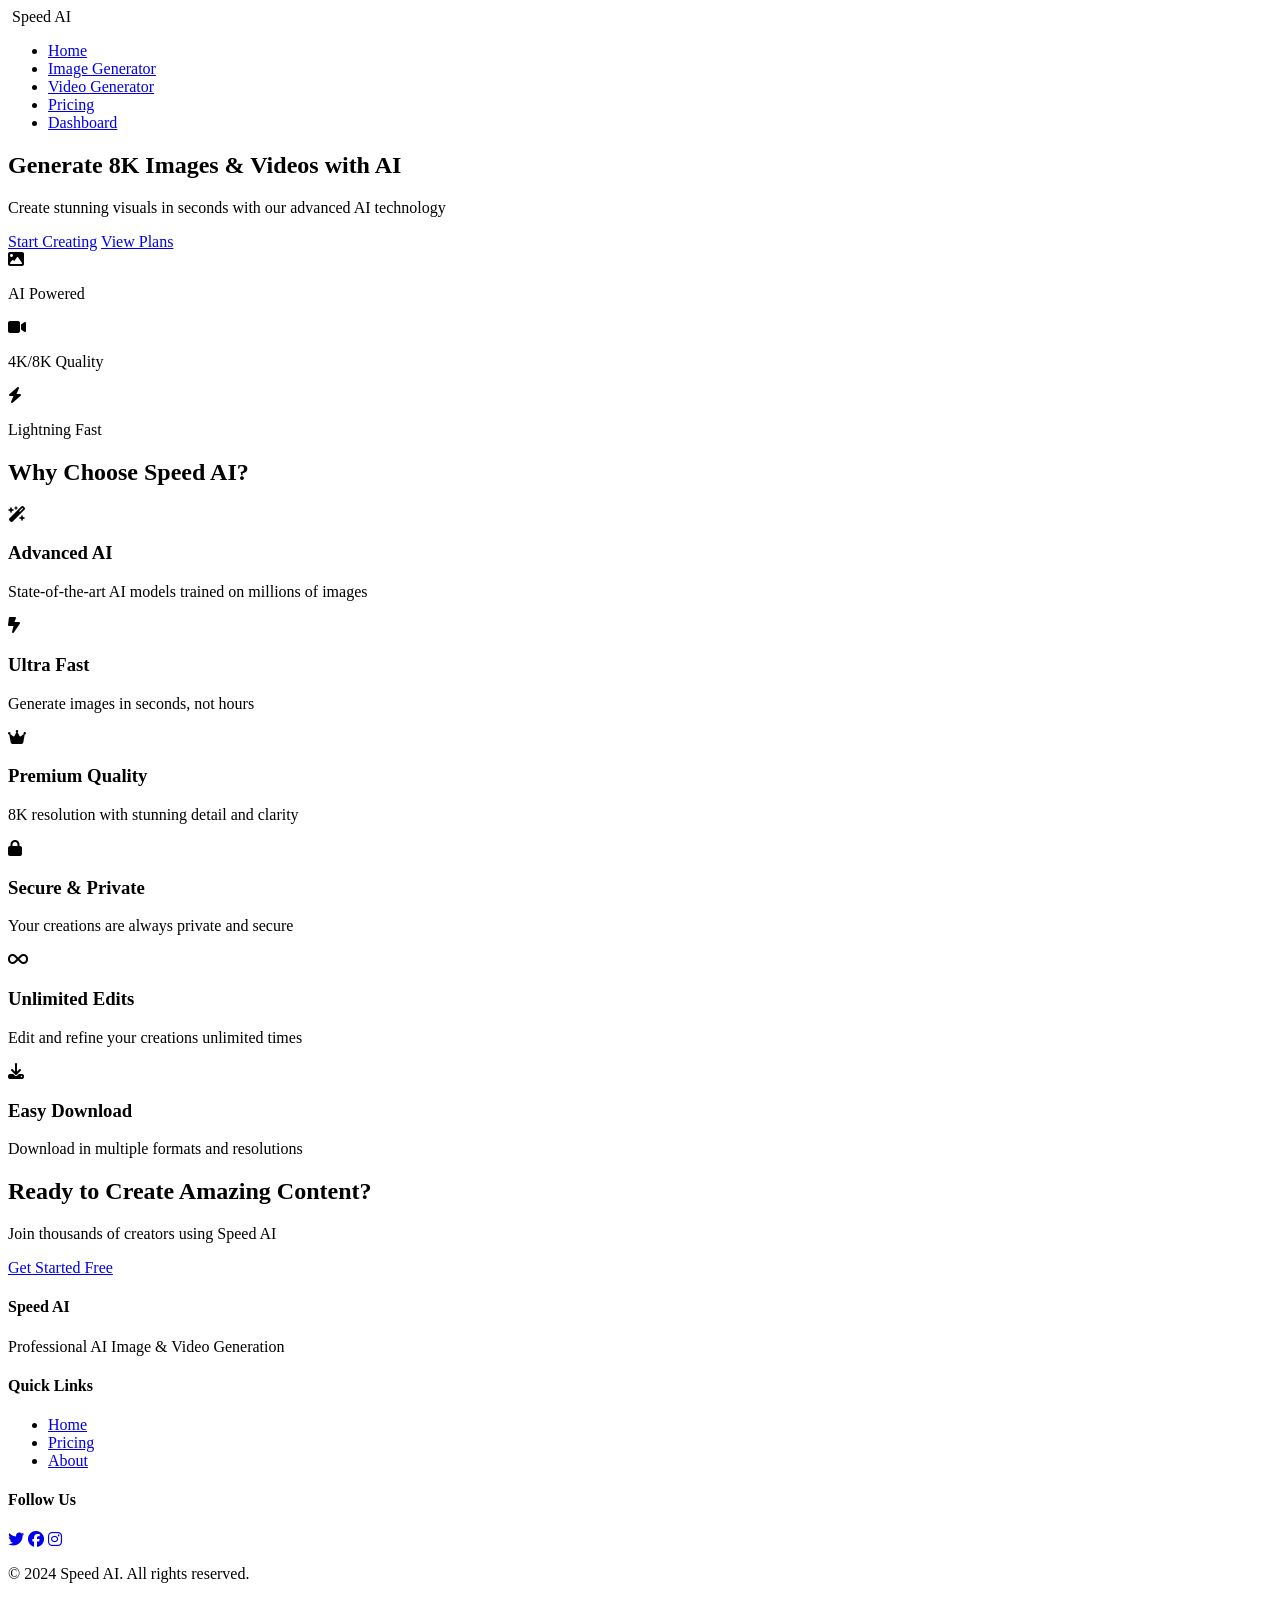
==== index.html @ e97566f1 "Add home page with hero section and features" ====
<!DOCTYPE html>
<html lang="en">
<head>
    <meta charset="UTF-8">
    <meta name="viewport" content="width=device-width, initial-scale=1.0">
    <title>Speed AI - Professional AI Image & Video Generator</title>
    <link rel="stylesheet" href="styles.css">
    <link rel="stylesheet" href="https://cdnjs.cloudflare.com/ajax/libs/font-awesome/6.4.0/css/all.min.css">
</head>
<body>
    <!-- Navigation -->
    <nav class="navbar">
        <div class="nav-container">
            <div class="logo">
                <i class="fas fa-lightning-bolt"></i>
                <span>Speed AI</span>
            </div>
            <ul class="nav-menu">
                <li><a href="index.html" class="active">Home</a></li>
                <li><a href="image-generator.html">Image Generator</a></li>
                <li><a href="video-generator.html">Video Generator</a></li>
                <li><a href="pricing.html">Pricing</a></li>
                <li><a href="dashboard.html" class="btn-login">Dashboard</a></li>
            </ul>
        </div>
    </nav>

    <!-- Hero Section -->
    <section class="hero">
        <div class="hero-content">
            <h1 class="hero-title">Generate <span class="gradient-text">8K Images & Videos</span> with AI</h1>
            <p class="hero-subtitle">Create stunning visuals in seconds with our advanced AI technology</p>
            <div class="hero-buttons">
                <a href="image-generator.html" class="btn btn-primary">Start Creating</a>
                <a href="pricing.html" class="btn btn-secondary">View Plans</a>
            </div>
        </div>
        <div class="hero-image">
            <div class="floating-card">
                <i class="fas fa-image"></i>
                <p>AI Powered</p>
            </div>
            <div class="floating-card card-2">
                <i class="fas fa-video"></i>
                <p>4K/8K Quality</p>
            </div>
            <div class="floating-card card-3">
                <i class="fas fa-bolt"></i>
                <p>Lightning Fast</p>
            </div>
        </div>
    </section>

    <!-- Features Section -->
    <section class="features">
        <h2>Why Choose Speed AI?</h2>
        <div class="features-grid">
            <div class="feature-card">
                <div class="feature-icon">
                    <i class="fas fa-wand-magic-sparkles"></i>
                </div>
                <h3>Advanced AI</h3>
                <p>State-of-the-art AI models trained on millions of images</p>
            </div>
            <div class="feature-card">
                <div class="feature-icon">
                    <i class="fas fa-bolt-lightning"></i>
                </div>
                <h3>Ultra Fast</h3>
                <p>Generate images in seconds, not hours</p>
            </div>
            <div class="feature-card">
                <div class="feature-icon">
                    <i class="fas fa-crown"></i>
                </div>
                <h3>Premium Quality</h3>
                <p>8K resolution with stunning detail and clarity</p>
            </div>
            <div class="feature-card">
                <div class="feature-icon">
                    <i class="fas fa-lock"></i>
                </div>
                <h3>Secure & Private</h3>
                <p>Your creations are always private and secure</p>
            </div>
            <div class="feature-card">
                <div class="feature-icon">
                    <i class="fas fa-infinity"></i>
                </div>
                <h3>Unlimited Edits</h3>
                <p>Edit and refine your creations unlimited times</p>
            </div>
            <div class="feature-card">
                <div class="feature-icon">
                    <i class="fas fa-download"></i>
                </div>
                <h3>Easy Download</h3>
                <p>Download in multiple formats and resolutions</p>
            </div>
        </div>
    </section>

    <!-- CTA Section -->
    <section class="cta">
        <h2>Ready to Create Amazing Content?</h2>
        <p>Join thousands of creators using Speed AI</p>
        <a href="image-generator.html" class="btn btn-primary">Get Started Free</a>
    </section>

    <!-- Footer -->
    <footer class="footer">
        <div class="footer-content">
            <div class="footer-section">
                <h4>Speed AI</h4>
                <p>Professional AI Image & Video Generation</p>
            </div>
            <div class="footer-section">
                <h4>Quick Links</h4>
                <ul>
                    <li><a href="#">Home</a></li>
                    <li><a href="#">Pricing</a></li>
                    <li><a href="#">About</a></li>
                </ul>
            </div>
            <div class="footer-section">
                <h4>Follow Us</h4>
                <div class="social-icons">
                    <a href="#"><i class="fab fa-twitter"></i></a>
                    <a href="#"><i class="fab fa-facebook"></i></a>
                    <a href="#"><i class="fab fa-instagram"></i></a>
                </div>
            </div>
        </div>
        <div class="footer-bottom">
            <p>&copy; 2024 Speed AI. All rights reserved.</p>
        </div>
    </footer>

    <script src="script.js"></script>
</body>
</html>
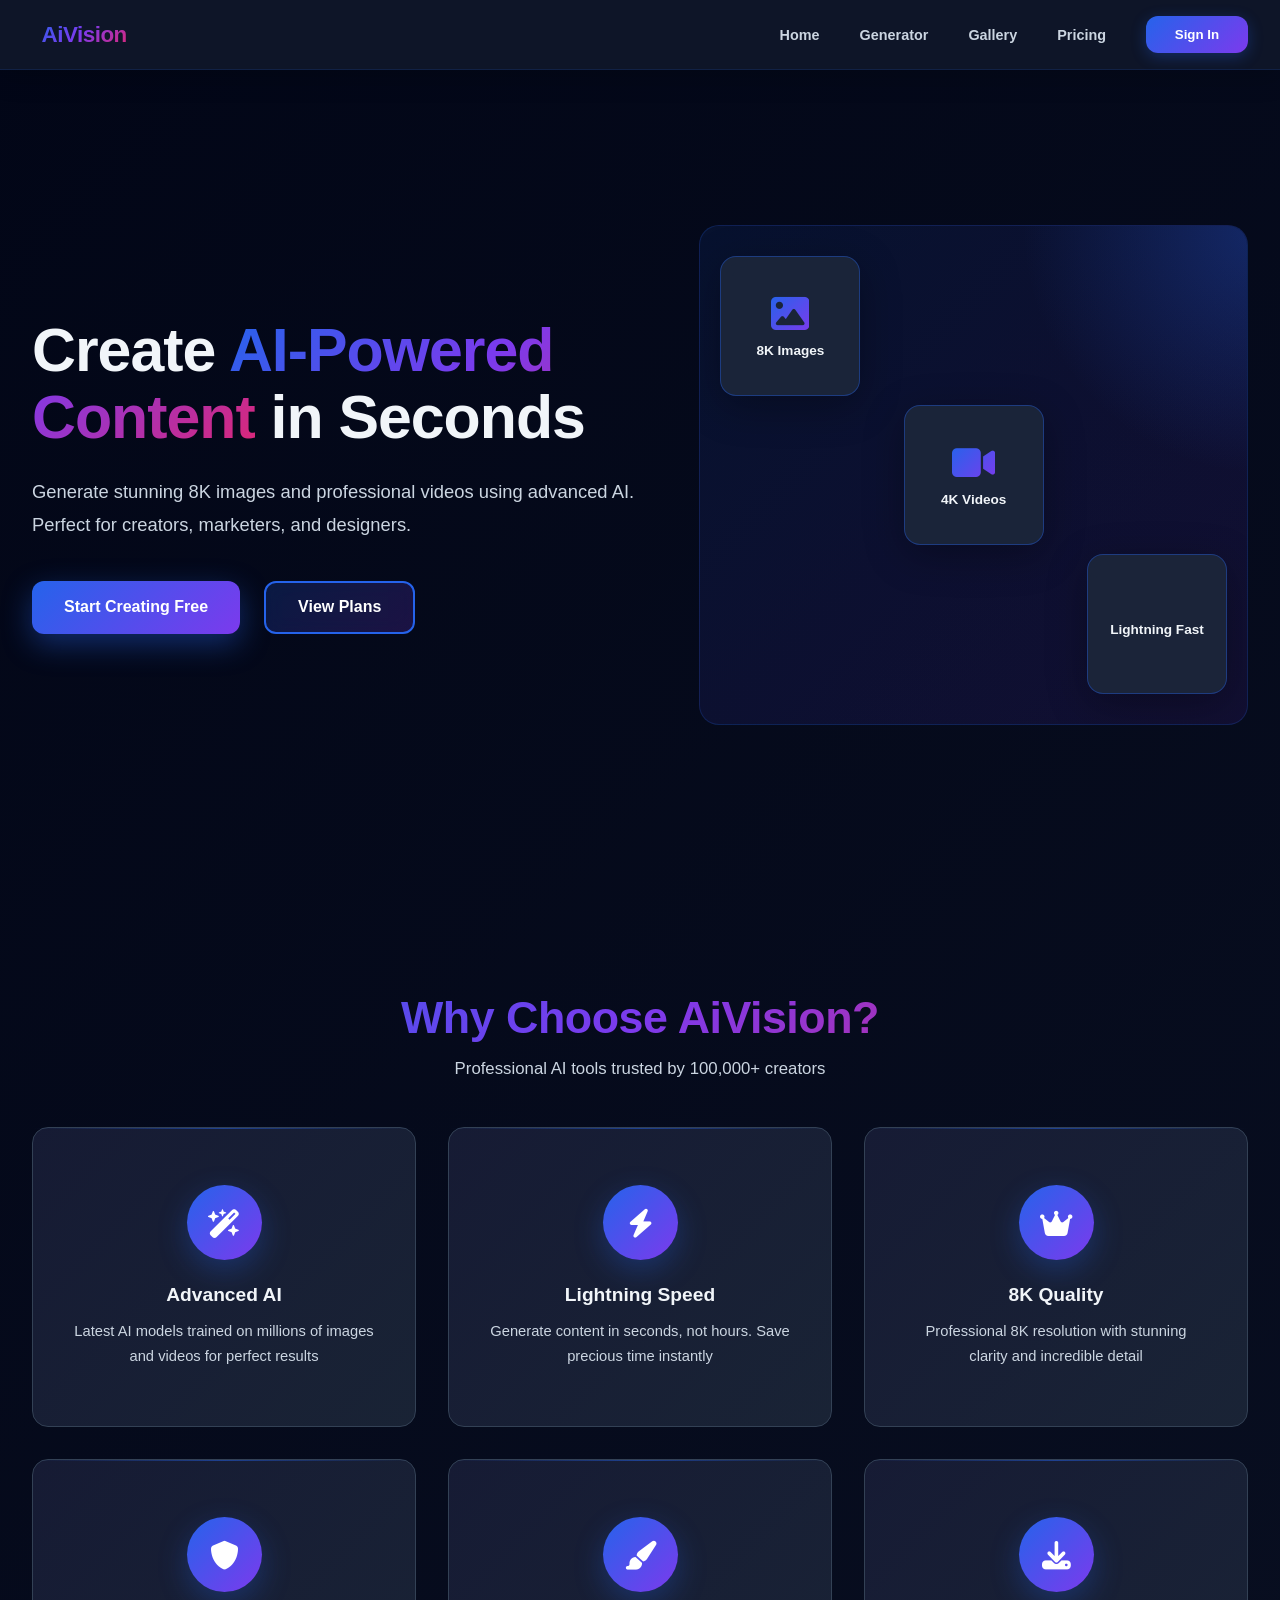
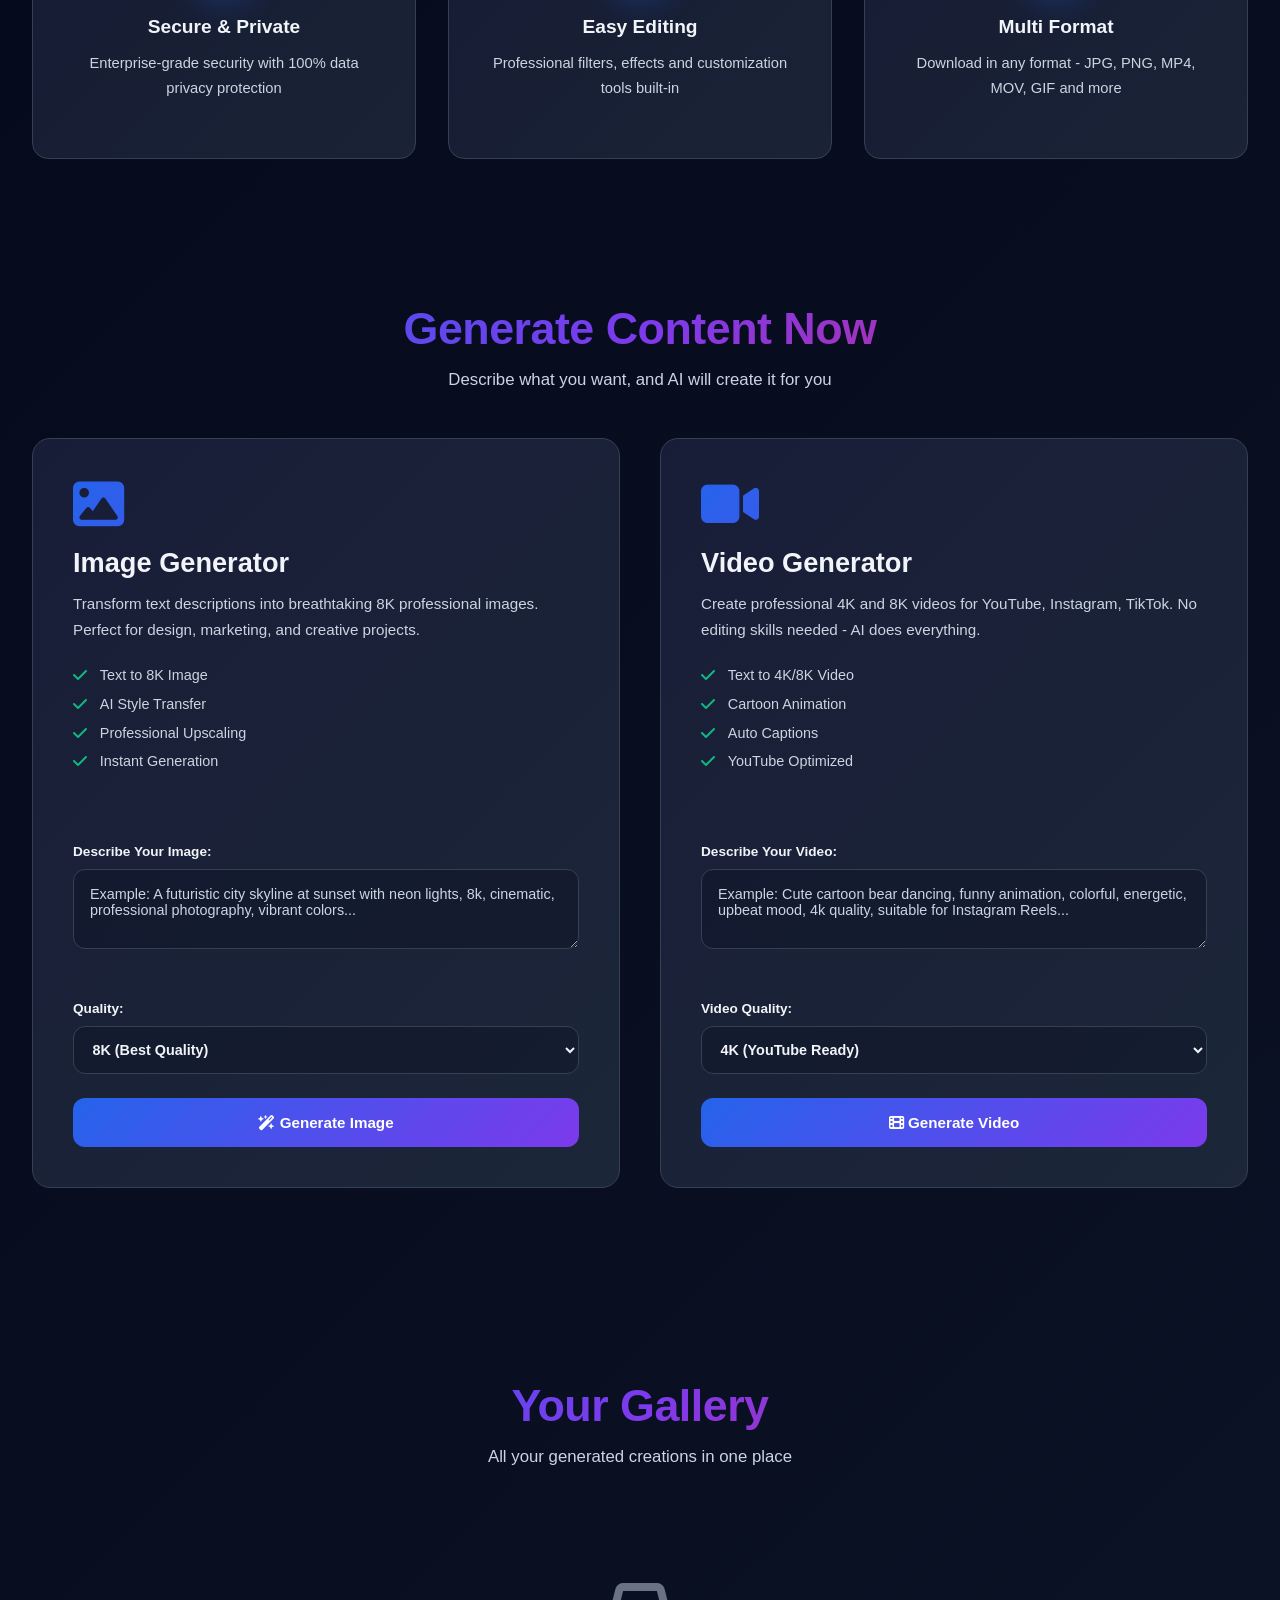
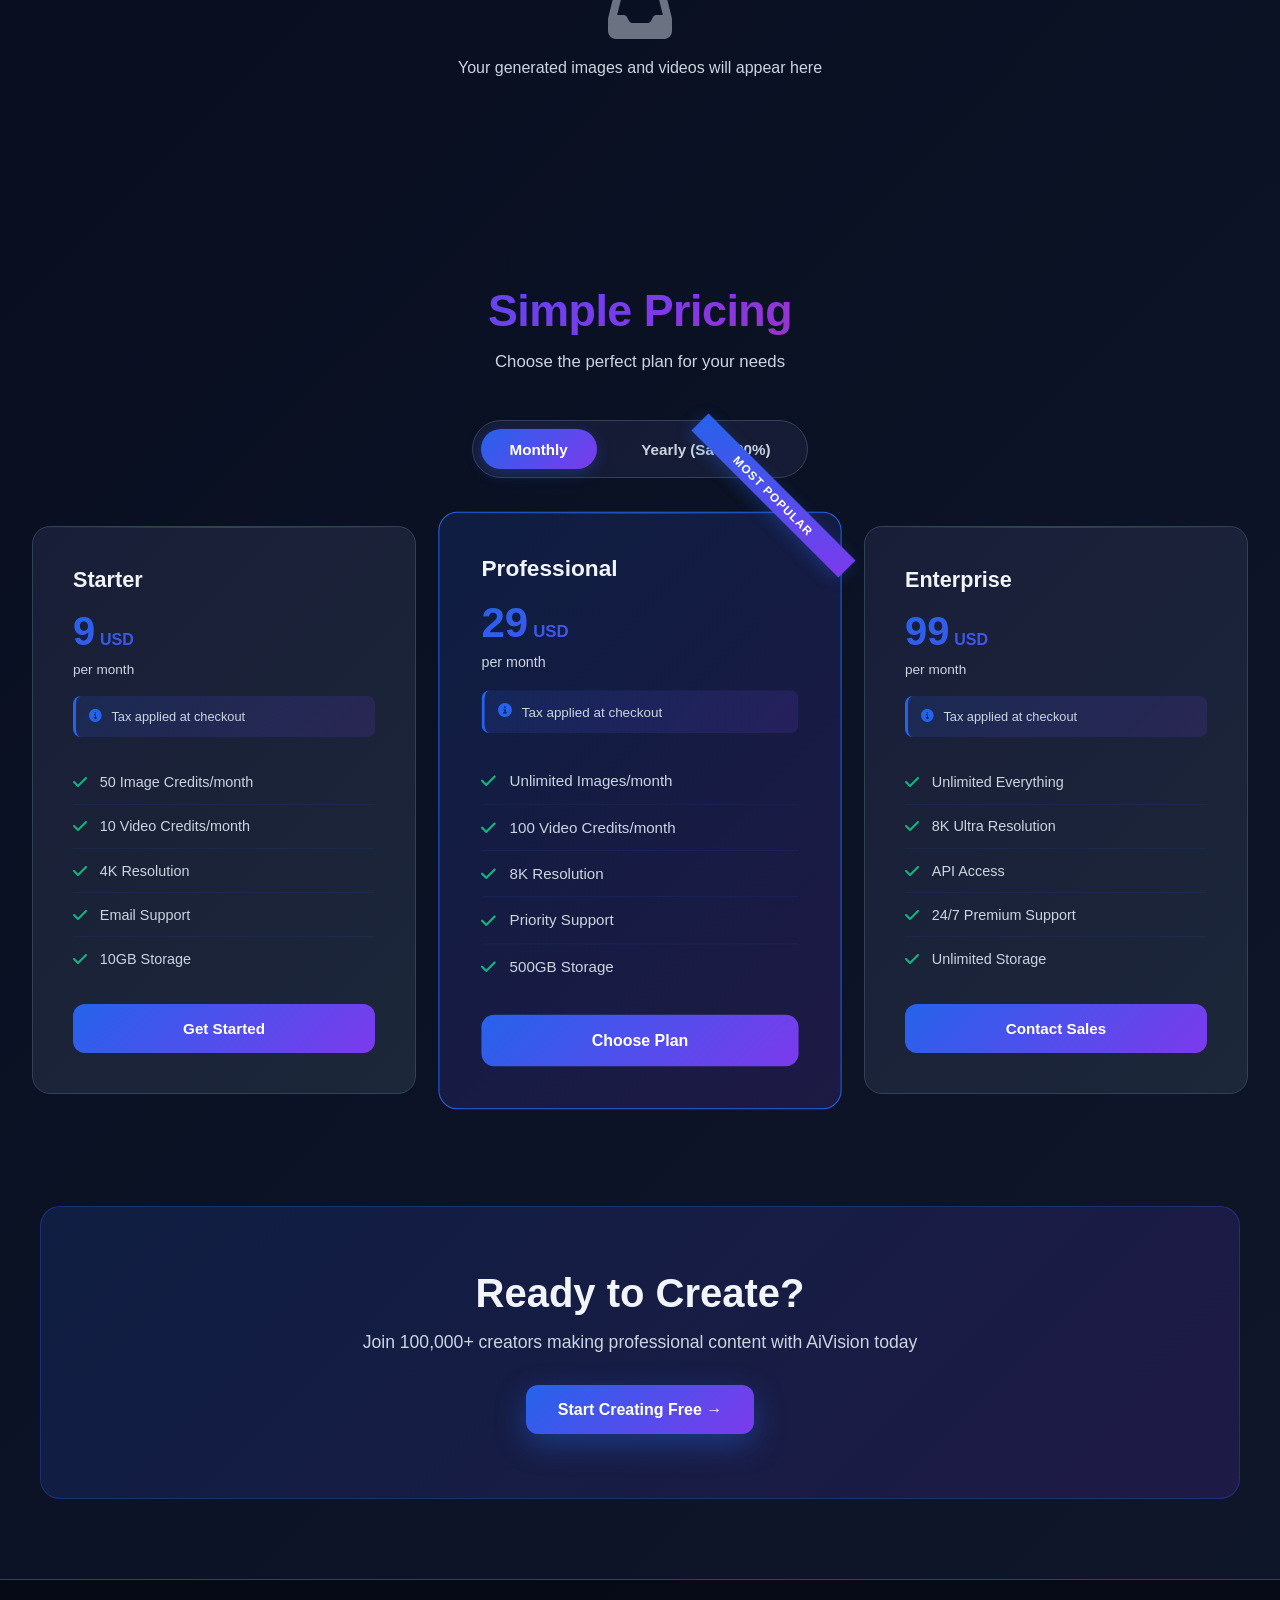
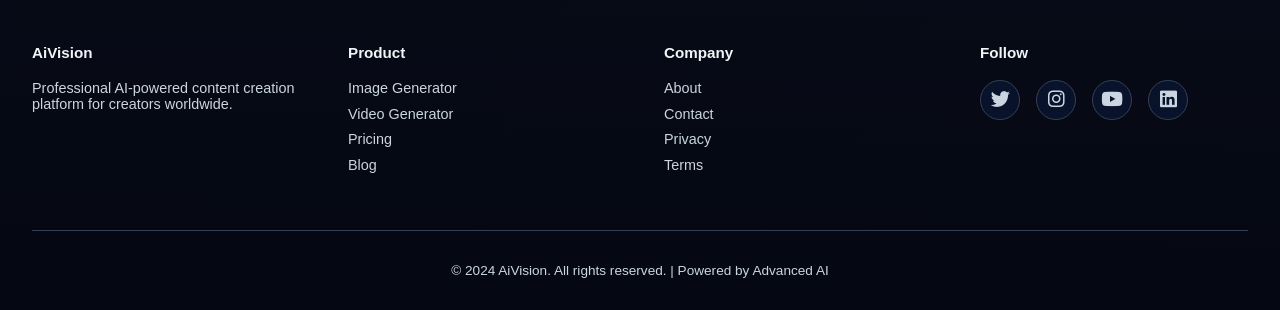
==== commit a8f3e8be: "Professional AiVision website with corrected generator, proper gallery, iOS liquid buttons, fixed an" ====
--- a/index.html
+++ b/index.html
@@ -3,139 +3,1780 @@
 <head>
     <meta charset="UTF-8">
     <meta name="viewport" content="width=device-width, initial-scale=1.0">
-    <title>Speed AI - Professional AI Image & Video Generator</title>
-    <link rel="stylesheet" href="styles.css">
+    <title>AiVision - Professional AI Content Creator</title>
     <link rel="stylesheet" href="https://cdnjs.cloudflare.com/ajax/libs/font-awesome/6.4.0/css/all.min.css">
+    <style>
+        * {
+            margin: 0;
+            padding: 0;
+            box-sizing: border-box;
+        }
+
+        :root {
+            --primary: #2563eb;
+            --secondary: #7c3aed;
+            --accent: #db2777;
+            --dark: #0f172a;
+            --darker: #020617;
+            --card: #1e293b;
+            --border: #334155;
+            --text-light: #f1f5f9;
+            --text-muted: #cbd5e1;
+            --success: #10b981;
+        }
+
+        html {
+            scroll-behavior: smooth;
+        }
+
+        body {
+            font-family: '-apple-system', 'BlinkMacSystemFont', 'Segoe UI', 'Roboto', 'Helvetica', 'Arial', sans-serif;
+            background: linear-gradient(135deg, #020617 0%, #0f172a 100%);
+            color: var(--text-light);
+            overflow-x: hidden;
+        }
+
+        ::-webkit-scrollbar {
+            width: 8px;
+        }
+
+        ::-webkit-scrollbar-track {
+            background: rgba(26, 31, 58, 0.5);
+        }
+
+        ::-webkit-scrollbar-thumb {
+            background: linear-gradient(180deg, var(--primary), var(--secondary));
+            border-radius: 10px;
+        }
+
+        /* ===== NAVBAR ===== */
+        .navbar {
+            background: rgba(15, 23, 42, 0.95);
+            backdrop-filter: blur(20px);
+            position: sticky;
+            top: 0;
+            z-index: 1000;
+            border-bottom: 1px solid rgba(37, 99, 235, 0.15);
+            padding: 1rem 2rem;
+            box-shadow: 0 4px 30px rgba(0, 0, 0, 0.2);
+        }
+
+        .nav-container {
+            max-width: 1600px;
+            margin: 0 auto;
+            display: flex;
+            justify-content: space-between;
+            align-items: center;
+        }
+
+        .brand {
+            font-size: 1.4rem;
+            font-weight: 800;
+            background: linear-gradient(135deg, #2563eb, #7c3aed, #db2777);
+            -webkit-background-clip: text;
+            -webkit-text-fill-color: transparent;
+            display: flex;
+            align-items: center;
+            gap: 0.6rem;
+            letter-spacing: -0.5px;
+        }
+
+        .nav-menu {
+            display: flex;
+            list-style: none;
+            gap: 2.5rem;
+            align-items: center;
+        }
+
+        .nav-menu a {
+            color: var(--text-muted);
+            text-decoration: none;
+            font-size: 0.9rem;
+            font-weight: 600;
+            transition: all 0.3s ease;
+            position: relative;
+        }
+
+        .nav-menu a:hover {
+            color: var(--primary);
+        }
+
+        .nav-menu a::after {
+            content: '';
+            position: absolute;
+            bottom: -6px;
+            left: 0;
+            width: 0;
+            height: 2px;
+            background: linear-gradient(90deg, var(--primary), var(--secondary));
+            transition: width 0.3s ease;
+        }
+
+        .nav-menu a:hover::after {
+            width: 100%;
+        }
+
+        .login-btn {
+            background: linear-gradient(135deg, var(--primary), var(--secondary));
+            color: white;
+            padding: 0.7rem 1.8rem;
+            border-radius: 12px;
+            border: none;
+            font-weight: 700;
+            cursor: pointer;
+            box-shadow: 0 4px 15px rgba(37, 99, 235, 0.3);
+            transition: all 0.3s ease;
+        }
+
+        .login-btn:hover {
+            transform: translateY(-2px);
+            box-shadow: 0 8px 25px rgba(37, 99, 235, 0.5);
+        }
+
+        /* ===== HERO ===== */
+        .hero {
+            max-width: 1600px;
+            margin: 0 auto;
+            padding: 5rem 2rem;
+            display: grid;
+            grid-template-columns: 1.1fr 1fr;
+            gap: 4rem;
+            align-items: center;
+            min-height: 90vh;
+        }
+
+        .hero-content h1 {
+            font-size: 3.8rem;
+            font-weight: 900;
+            line-height: 1.1;
+            margin-bottom: 1.5rem;
+            letter-spacing: -1px;
+        }
+
+        .gradient-text {
+            background: linear-gradient(135deg, #2563eb, #7c3aed, #db2777);
+            -webkit-background-clip: text;
+            -webkit-text-fill-color: transparent;
+        }
+
+        .hero-content p {
+            font-size: 1.15rem;
+            color: var(--text-muted);
+            margin-bottom: 2.5rem;
+            line-height: 1.8;
+        }
+
+        .btn-group {
+            display: flex;
+            gap: 1.5rem;
+        }
+
+        .btn-liquid {
+            padding: 0.95rem 2rem;
+            border-radius: 12px;
+            font-weight: 700;
+            font-size: 1rem;
+            cursor: pointer;
+            border: none;
+            transition: all 0.4s cubic-bezier(0.175, 0.885, 0.32, 1.275);
+            text-decoration: none;
+            display: inline-block;
+            position: relative;
+            overflow: hidden;
+        }
+
+        .btn-primary {
+            background: linear-gradient(135deg, var(--primary), var(--secondary));
+            color: white;
+            box-shadow: 0 10px 30px rgba(37, 99, 235, 0.4);
+        }
+
+        .btn-primary::before {
+            content: '';
+            position: absolute;
+            top: -50%;
+            left: -50%;
+            width: 200%;
+            height: 200%;
+            background: radial-gradient(circle, rgba(255,255,255,0.3), transparent);
+            opacity: 0;
+            transition: all 0.5s ease;
+        }
+
+        .btn-primary:hover {
+            transform: translateY(-3px);
+            box-shadow: 0 15px 45px rgba(37, 99, 235, 0.6);
+        }
+
+        .btn-primary:active {
+            transform: translateY(-1px);
+        }
+
+        .btn-secondary {
+            background: linear-gradient(135deg, rgba(37, 99, 235, 0.2), rgba(124, 58, 237, 0.2));
+            color: white;
+            border: 2px solid var(--primary);
+            backdrop-filter: blur(10px);
+        }
+
+        .btn-secondary:hover {
+            background: linear-gradient(135deg, rgba(37, 99, 235, 0.3), rgba(124, 58, 237, 0.3));
+            transform: translateY(-3px);
+            box-shadow: 0 10px 30px rgba(37, 99, 235, 0.3);
+        }
+
+        .hero-visual {
+            position: relative;
+            height: 500px;
+            background: linear-gradient(135deg, rgba(37, 99, 235, 0.1), rgba(124, 58, 237, 0.1));
+            border-radius: 20px;
+            border: 1px solid rgba(37, 99, 235, 0.2);
+            overflow: hidden;
+            display: flex;
+            align-items: center;
+            justify-content: center;
+        }
+
+        .hero-visual::before {
+            content: '';
+            position: absolute;
+            top: -50%;
+            right: -50%;
+            width: 500px;
+            height: 500px;
+            background: radial-gradient(circle, rgba(37, 99, 235, 0.3) 0%, transparent 70%);
+            animation: blur-rotate 8s linear infinite;
+        }
+
+        @keyframes blur-rotate {
+            0% { transform: rotate(0deg) translate(0, 0); }
+            50% { transform: rotate(180deg) translate(30px, 30px); }
+            100% { transform: rotate(360deg) translate(0, 0); }
+        }
+
+        .float-cards {
+            position: relative;
+            z-index: 2;
+            width: 100%;
+            height: 100%;
+            display: flex;
+            align-items: center;
+            justify-content: center;
+        }
+
+        .float-card {
+            position: absolute;
+            width: 140px;
+            height: 140px;
+            background: rgba(30, 41, 59, 0.85);
+            backdrop-filter: blur(15px);
+            border: 1px solid rgba(37, 99, 235, 0.4);
+            border-radius: 16px;
+            display: flex;
+            flex-direction: column;
+            align-items: center;
+            justify-content: center;
+            text-align: center;
+            animation: float-smooth 4s ease-in-out infinite;
+            box-shadow: 0 10px 40px rgba(0, 0, 0, 0.3);
+        }
+
+        .float-card:nth-child(1) {
+            top: 30px;
+            left: 20px;
+        }
+
+        .float-card:nth-child(2) {
+            top: 50%;
+            left: 50%;
+            transform: translate(-50%, -50%);
+            animation-delay: 0s;
+        }
+
+        .float-card:nth-child(3) {
+            bottom: 30px;
+            right: 20px;
+            animation-delay: 0s;
+        }
+
+        @keyframes float-smooth {
+            0%, 100% { transform: translateY(0px) rotate(0deg); }
+            25% { transform: translateY(-20px) rotate(2deg); }
+            50% { transform: translateY(-10px) rotate(0deg); }
+            75% { transform: translateY(-18px) rotate(-2deg); }
+        }
+
+        .float-card i {
+            font-size: 2.4rem;
+            background: linear-gradient(135deg, var(--primary), var(--secondary));
+            -webkit-background-clip: text;
+            -webkit-text-fill-color: transparent;
+            margin-bottom: 0.6rem;
+        }
+
+        .float-card p {
+            font-size: 0.85rem;
+            font-weight: 700;
+            color: var(--text-light);
+        }
+
+        /* ===== FEATURES ===== */
+        .features {
+            max-width: 1600px;
+            margin: 5rem auto;
+            padding: 2rem;
+        }
+
+        .section-title {
+            font-size: 2.8rem;
+            font-weight: 900;
+            text-align: center;
+            margin-bottom: 1rem;
+            background: linear-gradient(135deg, var(--primary), var(--secondary), var(--accent));
+            -webkit-background-clip: text;
+            -webkit-text-fill-color: transparent;
+            letter-spacing: -0.5px;
+        }
+
+        .section-subtitle {
+            text-align: center;
+            color: var(--text-muted);
+            font-size: 1.05rem;
+            margin-bottom: 3rem;
+        }
+
+        .features-grid {
+            display: grid;
+            grid-template-columns: repeat(auto-fit, minmax(300px, 1fr));
+            gap: 2rem;
+        }
+
+        .feature-card {
+            background: linear-gradient(135deg, rgba(26, 31, 58, 0.8), rgba(30, 41, 59, 0.8));
+            border: 1px solid var(--border);
+            padding: 2.5rem;
+            border-radius: 16px;
+            transition: all 0.4s ease;
+            text-align: center;
+            min-height: 300px;
+            display: flex;
+            flex-direction: column;
+            align-items: center;
+            justify-content: center;
+        }
+
+        .feature-card::before {
+            content: '';
+            position: absolute;
+            top: 0;
+            left: 0;
+            right: 0;
+            height: 1px;
+            background: linear-gradient(90deg, transparent, rgba(37, 99, 235, 0.5), transparent);
+        }
+
+        .feature-card {
+            position: relative;
+        }
+
+        .feature-card:hover {
+            border-color: var(--primary);
+            background: linear-gradient(135deg, rgba(37, 99, 235, 0.1), rgba(124, 58, 237, 0.1));
+            transform: translateY(-10px);
+            box-shadow: 0 20px 50px rgba(37, 99, 235, 0.15);
+        }
+
+        .feature-icon {
+            width: 75px;
+            height: 75px;
+            background: linear-gradient(135deg, var(--primary), var(--secondary));
+            border-radius: 50%;
+            display: flex;
+            align-items: center;
+            justify-content: center;
+            font-size: 1.8rem;
+            color: white;
+            margin-bottom: 1.5rem;
+            box-shadow: 0 10px 30px rgba(37, 99, 235, 0.3);
+        }
+
+        .feature-card h3 {
+            font-size: 1.2rem;
+            margin-bottom: 0.8rem;
+            font-weight: 800;
+        }
+
+        .feature-card p {
+            font-size: 0.92rem;
+            color: var(--text-muted);
+            line-height: 1.7;
+        }
+
+        /* ===== GENERATOR ===== */
+        .generator {
+            max-width: 1600px;
+            margin: 5rem auto;
+            padding: 2rem;
+        }
+
+        .generator-grid {
+            display: grid;
+            grid-template-columns: repeat(auto-fit, minmax(360px, 1fr));
+            gap: 2.5rem;
+            margin-bottom: 3rem;
+        }
+
+        .gen-card {
+            background: linear-gradient(135deg, rgba(26, 31, 58, 0.9), rgba(30, 41, 59, 0.9));
+            border: 1px solid var(--border);
+            border-radius: 18px;
+            padding: 2.5rem;
+            transition: all 0.4s ease;
+            min-height: 750px;
+            display: flex;
+            flex-direction: column;
+            position: relative;
+            overflow: hidden;
+        }
+
+        .gen-card::before {
+            content: '';
+            position: absolute;
+            top: -50%;
+            right: -50%;
+            width: 500px;
+            height: 500px;
+            background: radial-gradient(circle, rgba(37, 99, 235, 0.1) 0%, transparent 70%);
+            opacity: 0;
+            transition: opacity 0.4s ease;
+        }
+
+        .gen-card:hover {
+            border-color: var(--primary);
+            background: linear-gradient(135deg, rgba(37, 99, 235, 0.15), rgba(124, 58, 237, 0.15));
+            transform: translateY(-12px);
+            box-shadow: 0 25px 60px rgba(37, 99, 235, 0.2);
+        }
+
+        .gen-card:hover::before {
+            opacity: 1;
+        }
+
+        .gen-icon {
+            font-size: 3.2rem;
+            background: linear-gradient(135deg, var(--primary), var(--secondary));
+            -webkit-background-clip: text;
+            -webkit-text-fill-color: transparent;
+            margin-bottom: 1rem;
+            position: relative;
+            z-index: 2;
+        }
+
+        .gen-card h3 {
+            font-size: 1.7rem;
+            margin-bottom: 0.8rem;
+            font-weight: 800;
+            position: relative;
+            z-index: 2;
+        }
+
+        .gen-card > p {
+            color: var(--text-muted);
+            font-size: 0.95rem;
+            line-height: 1.7;
+            margin-bottom: 1.5rem;
+            position: relative;
+            z-index: 2;
+        }
+
+        .gen-features {
+            flex: 1;
+            display: flex;
+            flex-direction: column;
+            gap: 0.8rem;
+            margin-bottom: 1.5rem;
+            position: relative;
+            z-index: 2;
+        }
+
+        .gen-feature {
+            display: flex;
+            align-items: center;
+            gap: 0.8rem;
+            font-size: 0.9rem;
+            color: var(--text-muted);
+        }
+
+        .gen-feature i {
+            color: var(--success);
+            font-size: 1rem;
+        }
+
+        .prompt-group {
+            margin: 1.5rem 0;
+            position: relative;
+            z-index: 2;
+        }
+
+        .prompt-label {
+            font-size: 0.85rem;
+            font-weight: 700;
+            color: var(--text-light);
+            margin-bottom: 0.6rem;
+            display: block;
+        }
+
+        .prompt-input {
+            width: 100%;
+            padding: 1rem;
+            background: rgba(15, 23, 42, 0.6);
+            border: 1px solid var(--border);
+            border-radius: 12px;
+            color: var(--text-light);
+            font-size: 0.9rem;
+            font-family: inherit;
+            transition: all 0.3s ease;
+            resize: vertical;
+            min-height: 80px;
+        }
+
+        .prompt-input::placeholder {
+            color: var(--text-muted);
+        }
+
+        .prompt-input:focus {
+            outline: none;
+            border-color: var(--primary);
+            background: rgba(15, 23, 42, 0.9);
+            box-shadow: 0 0 20px rgba(37, 99, 235, 0.2);
+        }
+
+        .quality-select {
+            width: 100%;
+            padding: 0.9rem;
+            background: rgba(15, 23, 42, 0.6);
+            border: 1px solid var(--border);
+            border-radius: 12px;
+            color: var(--text-light);
+            font-size: 0.9rem;
+            font-weight: 600;
+            cursor: pointer;
+            transition: all 0.3s ease;
+        }
+
+        .quality-select:focus {
+            outline: none;
+            border-color: var(--primary);
+            box-shadow: 0 0 20px rgba(37, 99, 235, 0.2);
+        }
+
+        .gen-btn {
+            width: 100%;
+            padding: 1rem;
+            background: linear-gradient(135deg, var(--primary), var(--secondary));
+            color: white;
+            border: none;
+            border-radius: 12px;
+            font-weight: 700;
+            cursor: pointer;
+            transition: all 0.4s ease;
+            font-size: 0.95rem;
+            position: relative;
+            z-index: 2;
+            overflow: hidden;
+        }
+
+        .gen-btn::after {
+            content: '';
+            position: absolute;
+            top: 0;
+            left: -100%;
+            width: 100%;
+            height: 100%;
+            background: linear-gradient(90deg, transparent, rgba(255,255,255,0.2), transparent);
+            transition: left 0.5s ease;
+        }
+
+        .gen-btn:hover::after {
+            left: 100%;
+        }
+
+        .gen-btn:hover {
+            transform: translateY(-2px);
+            box-shadow: 0 12px 35px rgba(37, 99, 235, 0.4);
+        }
+
+        .gen-btn:active {
+            transform: translateY(0px);
+        }
+
+        .gen-btn:disabled {
+            opacity: 0.6;
+            cursor: not-allowed;
+        }
+
+        /* ===== GALLERY ===== */
+        .gallery {
+            max-width: 1600px;
+            margin: 5rem auto;
+            padding: 2rem;
+        }
+
+        .gallery-grid {
+            display: grid;
+            grid-template-columns: repeat(auto-fill, minmax(260px, 1fr));
+            gap: 1.5rem;
+            margin-top: 2rem;
+        }
+
+        .gallery-item {
+            background: linear-gradient(135deg, rgba(26, 31, 58, 0.8), rgba(30, 41, 59, 0.8));
+            border: 1px solid var(--border);
+            border-radius: 14px;
+            overflow: hidden;
+            transition: all 0.4s ease;
+        }
+
+        .gallery-item:hover {
+            border-color: var(--primary);
+            transform: scale(1.05);
+            box-shadow: 0 15px 40px rgba(37, 99, 235, 0.2);
+        }
+
+        .gallery-preview {
+            width: 100%;
+            height: 200px;
+            background: linear-gradient(135deg, rgba(37, 99, 235, 0.15), rgba(124, 58, 237, 0.15));
+            display: flex;
+            align-items: center;
+            justify-content: center;
+            font-size: 2.5rem;
+            color: var(--text-muted);
+        }
+
+        .gallery-preview img {
+            width: 100%;
+            height: 100%;
+            object-fit: cover;
+        }
+
+        .gallery-info {
+            padding: 1.2rem;
+        }
+
+        .gallery-info h4 {
+            font-size: 0.92rem;
+            margin-bottom: 0.3rem;
+            font-weight: 700;
+            white-space: nowrap;
+            overflow: hidden;
+            text-overflow: ellipsis;
+        }
+
+        .gallery-info p {
+            font-size: 0.8rem;
+            color: var(--text-muted);
+            margin-bottom: 0.8rem;
+        }
+
+        .gallery-actions {
+            display: flex;
+            gap: 0.5rem;
+        }
+
+        .gallery-btn {
+            flex: 1;
+            padding: 0.55rem;
+            background: rgba(37, 99, 235, 0.15);
+            border: 1px solid var(--primary);
+            color: var(--primary);
+            border-radius: 8px;
+            cursor: pointer;
+            font-size: 0.8rem;
+            font-weight: 600;
+            transition: all 0.3s ease;
+        }
+
+        .gallery-btn:hover {
+            background: var(--primary);
+            color: white;
+        }
+
+        .empty-gallery {
+            grid-column: 1/-1;
+            text-align: center;
+            padding: 4rem 2rem;
+        }
+
+        .empty-gallery i {
+            font-size: 4rem;
+            color: var(--text-muted);
+            margin-bottom: 1rem;
+            opacity: 0.5;
+        }
+
+        .empty-gallery p {
+            color: var(--text-muted);
+            margin: 0;
+        }
+
+        /* ===== PRICING ===== */
+        .pricing {
+            max-width: 1600px;
+            margin: 5rem auto;
+            padding: 2rem;
+        }
+
+        .pricing-toggle {
+            text-align: center;
+            margin-bottom: 3rem;
+        }
+
+        .toggle-group {
+            display: inline-flex;
+            background: rgba(26, 31, 58, 0.8);
+            border: 1px solid var(--border);
+            border-radius: 50px;
+            padding: 0.5rem;
+            gap: 1rem;
+        }
+
+        .toggle-btn {
+            background: none;
+            border: none;
+            color: var(--text-muted);
+            padding: 0.7rem 1.8rem;
+            cursor: pointer;
+            border-radius: 40px;
+            font-weight: 700;
+            font-size: 0.95rem;
+            transition: all 0.3s ease;
+        }
+
+        .toggle-btn.active {
+            background: linear-gradient(135deg, var(--primary), var(--secondary));
+            color: white;
+            box-shadow: 0 4px 15px rgba(37, 99, 235, 0.3);
+        }
+
+        .pricing-grid {
+            display: grid;
+            grid-template-columns: repeat(auto-fit, minmax(320px, 1fr));
+            gap: 2rem;
+            margin-top: 2rem;
+        }
+
+        .price-card {
+            background: linear-gradient(135deg, rgba(26, 31, 58, 0.9), rgba(30, 41, 59, 0.9));
+            border: 1px solid var(--border);
+            border-radius: 18px;
+            padding: 2.5rem;
+            transition: all 0.4s ease;
+            position: relative;
+            min-height: 560px;
+            display: flex;
+            flex-direction: column;
+        }
+
+        .price-card::before {
+            content: '';
+            position: absolute;
+            top: 0;
+            left: 0;
+            right: 0;
+            height: 1px;
+            background: linear-gradient(90deg, transparent, rgba(37, 99, 235, 0.5), transparent);
+        }
+
+        .price-card:hover {
+            border-color: var(--primary);
+            transform: translateY(-10px);
+            box-shadow: 0 25px 60px rgba(37, 99, 235, 0.2);
+        }
+
+        .price-card.featured {
+            border-color: var(--primary);
+            background: linear-gradient(135deg, rgba(37, 99, 235, 0.15), rgba(124, 58, 237, 0.15));
+            transform: scale(1.05);
+        }
+
+        .badge-popular {
+            position: absolute;
+            top: -28px;
+            right: -35px;
+            background: linear-gradient(135deg, var(--primary), var(--secondary));
+            color: white;
+            padding: 0.35rem 3rem;
+            font-size: 0.7rem;
+            font-weight: 800;
+            transform: rotate(45deg);
+            letter-spacing: 1px;
+            box-shadow: 0 4px 15px rgba(37, 99, 235, 0.3);
+        }
+
+        .plan-name {
+            font-size: 1.35rem;
+            font-weight: 800;
+            margin-bottom: 1rem;
+        }
+
+        .plan-price {
+            display: flex;
+            align-items: baseline;
+            gap: 0.3rem;
+            margin-bottom: 0.5rem;
+            background: linear-gradient(135deg, var(--primary), var(--secondary));
+            -webkit-background-clip: text;
+            -webkit-text-fill-color: transparent;
+            font-weight: 900;
+        }
+
+        .plan-price .amount {
+            font-size: 2.5rem;
+        }
+
+        .plan-period {
+            color: var(--text-muted);
+            font-size: 0.85rem;
+            margin-bottom: 1.2rem;
+        }
+
+        .tax-info {
+            background: linear-gradient(135deg, rgba(37, 99, 235, 0.15), rgba(124, 58, 237, 0.15));
+            border-left: 3px solid var(--primary);
+            padding: 0.8rem;
+            border-radius: 8px;
+            font-size: 0.8rem;
+            color: var(--text-muted);
+            margin-bottom: 1.5rem;
+            display: flex;
+            align-items: center;
+            gap: 0.6rem;
+        }
+
+        .tax-info i {
+            color: var(--primary);
+            flex-shrink: 0;
+        }
+
+        .plan-features {
+            flex: 1;
+            margin-bottom: 1.5rem;
+        }
+
+        .plan-feature {
+            display: flex;
+            align-items: center;
+            gap: 0.8rem;
+            padding: 0.85rem 0;
+            color: var(--text-muted);
+            font-size: 0.9rem;
+            border-bottom: 1px solid rgba(37, 99, 235, 0.1);
+        }
+
+        .plan-feature:last-child {
+            border-bottom: none;
+        }
+
+        .plan-feature i {
+            color: var(--success);
+            font-size: 1rem;
+        }
+
+        .price-btn {
+            width: 100%;
+            padding: 1rem;
+            background: linear-gradient(135deg, var(--primary), var(--secondary));
+            color: white;
+            border: none;
+            border-radius: 12px;
+            font-weight: 700;
+            cursor: pointer;
+            transition: all 0.4s ease;
+            font-size: 0.95rem;
+            position: relative;
+            overflow: hidden;
+        }
+
+        .price-btn::after {
+            content: '';
+            position: absolute;
+            top: 0;
+            left: -100%;
+            width: 100%;
+            height: 100%;
+            background: linear-gradient(90deg, transparent, rgba(255,255,255,0.2), transparent);
+            transition: left 0.5s ease;
+        }
+
+        .price-btn:hover::after {
+            left: 100%;
+        }
+
+        .price-btn:hover {
+            transform: translateY(-2px);
+            box-shadow: 0 12px 35px rgba(37, 99, 235, 0.4);
+        }
+
+        /* ===== CTA ===== */
+        .cta {
+            max-width: 1200px;
+            margin: 5rem auto;
+            padding: 4rem 2rem;
+            background: linear-gradient(135deg, rgba(37, 99, 235, 0.15), rgba(124, 58, 237, 0.15));
+            border: 1px solid rgba(37, 99, 235, 0.3);
+            border-radius: 20px;
+            text-align: center;
+            position: relative;
+            overflow: hidden;
+        }
+
+        .cta::before {
+            content: '';
+            position: absolute;
+            top: -50%;
+            right: -50%;
+            width: 500px;
+            height: 500px;
+            background: radial-gradient(circle, rgba(37, 99, 235, 0.2) 0%, transparent 70%);
+        }
+
+        .cta h2 {
+            font-size: 2.5rem;
+            margin-bottom: 1rem;
+            font-weight: 900;
+            position: relative;
+            z-index: 2;
+        }
+
+        .cta p {
+            color: var(--text-muted);
+            margin-bottom: 2rem;
+            font-size: 1.1rem;
+            position: relative;
+            z-index: 2;
+        }
+
+        /* ===== FOOTER ===== */
+        .footer {
+            background: linear-gradient(180deg, rgba(5, 8, 18, 0.8), rgba(5, 8, 18, 1));
+            border-top: 1px solid var(--border);
+            padding: 4rem 2rem 2rem;
+            margin-top: 5rem;
+        }
+
+        .footer-content {
+            max-width: 1600px;
+            margin: 0 auto;
+            display: grid;
+            grid-template-columns: repeat(auto-fit, minmax(200px, 1fr));
+            gap: 3rem;
+            margin-bottom: 3rem;
+        }
+
+        .footer-col h4 {
+            font-size: 0.95rem;
+            margin-bottom: 1.2rem;
+            font-weight: 800;
+        }
+
+        .footer-col a,
+        .footer-col p {
+            color: var(--text-muted);
+            text-decoration: none;
+            font-size: 0.9rem;
+            margin-bottom: 0.6rem;
+            display: block;
+            transition: color 0.3s ease;
+        }
+
+        .footer-col a:hover {
+            color: var(--primary);
+        }
+
+        .social-links {
+            display: flex;
+            gap: 1rem;
+        }
+
+        .social-links a {
+            width: 40px;
+            height: 40px;
+            background: rgba(37, 99, 235, 0.1);
+            border: 1px solid var(--border);
+            border-radius: 50%;
+            display: flex;
+            align-items: center;
+            justify-content: center;
+            color: var(--text-muted);
+            font-size: 1.2rem;
+            transition: all 0.3s ease;
+        }
+
+        .social-links a:hover {
+            background: var(--primary);
+            border-color: var(--primary);
+            color: white;
+            transform: translateY(-3px);
+        }
+
+        .footer-bottom {
+            text-align: center;
+            padding-top: 2rem;
+            border-top: 1px solid var(--border);
+            color: var(--text-muted);
+            font-size: 0.85rem;
+        }
+
+        /* ===== MODAL ===== */
+        .modal {
+            display: none;
+            position: fixed;
+            top: 0;
+            left: 0;
+            width: 100%;
+            height: 100%;
+            background: rgba(0, 0, 0, 0.92);
+            backdrop-filter: blur(5px);
+            z-index: 2000;
+            align-items: center;
+            justify-content: center;
+            padding: 2rem;
+        }
+
+        .modal.active {
+            display: flex;
+        }
+
+        .modal-content {
+            background: var(--card);
+            border: 1px solid var(--border);
+            border-radius: 18px;
+            padding: 2rem;
+            max-width: 700px;
+            width: 100%;
+            position: relative;
+            animation: slideIn 0.3s ease;
+        }
+
+        .modal-close {
+            position: absolute;
+            top: 1rem;
+            right: 1rem;
+            background: none;
+            border: none;
+            color: var(--text-muted);
+            font-size: 1.8rem;
+            cursor: pointer;
+            transition: color 0.3s ease;
+        }
+
+        .modal-close:hover {
+            color: var(--text-light);
+        }
+
+        @keyframes slideIn {
+            from {
+                transform: translateY(-50px);
+                opacity: 0;
+            }
+            to {
+                transform: translateY(0);
+                opacity: 1;
+            }
+        }
+
+        .preview-media {
+            width: 100%;
+            max-height: 400px;
+            object-fit: cover;
+            border-radius: 12px;
+            margin: 1rem 0;
+        }
+
+        /* ===== TOAST ===== */
+        .toast {
+            position: fixed;
+            bottom: 30px;
+            right: 30px;
+            background: linear-gradient(135deg, var(--success), #059669);
+            color: white;
+            padding: 1rem 1.5rem;
+            border-radius: 12px;
+            box-shadow: 0 10px 30px rgba(0, 0, 0, 0.3);
+            animation: slideUp 0.3s ease;
+            z-index: 3000;
+            font-weight: 600;
+        }
+
+        @keyframes slideUp {
+            from {
+                transform: translateY(100px);
+                opacity: 0;
+            }
+            to {
+                transform: translateY(0);
+                opacity: 1;
+            }
+        }
+
+        .loading-spinner {
+            display: inline-block;
+            width: 16px;
+            height: 16px;
+            border: 2px solid rgba(255, 255, 255, 0.3);
+            border-top: 2px solid white;
+            border-radius: 50%;
+            animation: spin 1s linear infinite;
+            margin-right: 0.5rem;
+        }
+
+        @keyframes spin {
+            to { transform: rotate(360deg); }
+        }
+
+        /* ===== RESPONSIVE ===== */
+        @media (max-width: 768px) {
+            .hero {
+                grid-template-columns: 1fr;
+                min-height: auto;
+                padding: 2rem 1rem;
+            }
+
+            .hero-content h1 {
+                font-size: 2rem;
+            }
+
+            .nav-menu {
+                gap: 1rem;
+                font-size: 0.8rem;
+            }
+
+            .section-title {
+                font-size: 1.8rem;
+            }
+
+            .generator-grid,
+            .features-grid,
+            .gallery-grid,
+            .pricing-grid {
+                grid-template-columns: 1fr;
+            }
+
+            .price-card.featured {
+                transform: scale(1);
+            }
+
+            .btn-group {
+                flex-direction: column;
+            }
+        }
+    </style>
 </head>
 <body>
-    <!-- Navigation -->
+
+    <!-- NAVBAR -->
     <nav class="navbar">
         <div class="nav-container">
-            <div class="logo">
-                <i class="fas fa-lightning-bolt"></i>
-                <span>Speed AI</span>
+            <div class="brand">
+                <i class="fas fa-sparkles"></i>AiVision
             </div>
             <ul class="nav-menu">
-                <li><a href="index.html" class="active">Home</a></li>
-                <li><a href="image-generator.html">Image Generator</a></li>
-                <li><a href="video-generator.html">Video Generator</a></li>
-                <li><a href="pricing.html">Pricing</a></li>
-                <li><a href="dashboard.html" class="btn-login">Dashboard</a></li>
+                <li><a href="#home">Home</a></li>
+                <li><a href="#generator">Generator</a></li>
+                <li><a href="#gallery">Gallery</a></li>
+                <li><a href="#pricing">Pricing</a></li>
+                <li><button class="login-btn">Sign In</button></li>
             </ul>
         </div>
     </nav>
 
-    <!-- Hero Section -->
-    <section class="hero">
+    <!-- HERO -->
+    <section class="hero" id="home">
         <div class="hero-content">
-            <h1 class="hero-title">Generate <span class="gradient-text">8K Images & Videos</span> with AI</h1>
-            <p class="hero-subtitle">Create stunning visuals in seconds with our advanced AI technology</p>
-            <div class="hero-buttons">
-                <a href="image-generator.html" class="btn btn-primary">Start Creating</a>
-                <a href="pricing.html" class="btn btn-secondary">View Plans</a>
+            <h1>Create <span class="gradient-text">AI-Powered Content</span> in Seconds</h1>
+            <p>Generate stunning 8K images and professional videos using advanced AI. Perfect for creators, marketers, and designers.</p>
+            <div class="btn-group">
+                <button class="btn-liquid btn-primary" onclick="scrollTo('generator')">Start Creating Free</button>
+                <button class="btn-liquid btn-secondary" onclick="scrollTo('pricing')">View Plans</button>
             </div>
         </div>
-        <div class="hero-image">
-            <div class="floating-card">
-                <i class="fas fa-image"></i>
-                <p>AI Powered</p>
-            </div>
-            <div class="floating-card card-2">
-                <i class="fas fa-video"></i>
-                <p>4K/8K Quality</p>
-            </div>
-            <div class="floating-card card-3">
-                <i class="fas fa-bolt"></i>
-                <p>Lightning Fast</p>
+        <div class="hero-visual">
+            <div class="float-cards">
+                <div class="float-card">
+                    <i class="fas fa-image"></i>
+                    <p>8K Images</p>
+                </div>
+                <div class="float-card">
+                    <i class="fas fa-video"></i>
+                    <p>4K Videos</p>
+                </div>
+                <div class="float-card">
+                    <i class="fas fa-lightning-bolt"></i>
+                    <p>Lightning Fast</p>
+                </div>
             </div>
         </div>
     </section>
 
-    <!-- Features Section -->
-    <section class="features">
-        <h2>Why Choose Speed AI?</h2>
+    <!-- FEATURES -->
+    <section class="features" id="features">
+        <h2 class="section-title">Why Choose AiVision?</h2>
+        <p class="section-subtitle">Professional AI tools trusted by 100,000+ creators</p>
         <div class="features-grid">
             <div class="feature-card">
                 <div class="feature-icon">
                     <i class="fas fa-wand-magic-sparkles"></i>
                 </div>
                 <h3>Advanced AI</h3>
-                <p>State-of-the-art AI models trained on millions of images</p>
+                <p>Latest AI models trained on millions of images and videos for perfect results</p>
             </div>
             <div class="feature-card">
                 <div class="feature-icon">
-                    <i class="fas fa-bolt-lightning"></i>
-                </div>
-                <h3>Ultra Fast</h3>
-                <p>Generate images in seconds, not hours</p>
+                    <i class="fas fa-zap"></i>
+                </div>
+                <h3>Lightning Speed</h3>
+                <p>Generate content in seconds, not hours. Save precious time instantly</p>
             </div>
             <div class="feature-card">
                 <div class="feature-icon">
                     <i class="fas fa-crown"></i>
                 </div>
-                <h3>Premium Quality</h3>
-                <p>8K resolution with stunning detail and clarity</p>
+                <h3>8K Quality</h3>
+                <p>Professional 8K resolution with stunning clarity and incredible detail</p>
             </div>
             <div class="feature-card">
                 <div class="feature-icon">
-                    <i class="fas fa-lock"></i>
+                    <i class="fas fa-shield"></i>
                 </div>
                 <h3>Secure & Private</h3>
-                <p>Your creations are always private and secure</p>
+                <p>Enterprise-grade security with 100% data privacy protection</p>
             </div>
             <div class="feature-card">
                 <div class="feature-icon">
-                    <i class="fas fa-infinity"></i>
-                </div>
-                <h3>Unlimited Edits</h3>
-                <p>Edit and refine your creations unlimited times</p>
+                    <i class="fas fa-paint-brush"></i>
+                </div>
+                <h3>Easy Editing</h3>
+                <p>Professional filters, effects and customization tools built-in</p>
             </div>
             <div class="feature-card">
                 <div class="feature-icon">
                     <i class="fas fa-download"></i>
                 </div>
-                <h3>Easy Download</h3>
-                <p>Download in multiple formats and resolutions</p>
+                <h3>Multi Format</h3>
+                <p>Download in any format - JPG, PNG, MP4, MOV, GIF and more</p>
             </div>
         </div>
     </section>
 
-    <!-- CTA Section -->
+    <!-- GENERATOR -->
+    <section class="generator" id="generator">
+        <h2 class="section-title">Generate Content Now</h2>
+        <p class="section-subtitle">Describe what you want, and AI will create it for you</p>
+        <div class="generator-grid">
+            <!-- IMAGE GENERATOR -->
+            <div class="gen-card">
+                <i class="gen-icon fas fa-image"></i>
+                <h3>Image Generator</h3>
+                <p>Transform text descriptions into breathtaking 8K professional images. Perfect for design, marketing, and creative projects.</p>
+                
+                <div class="gen-features">
+                    <div class="gen-feature">
+                        <i class="fas fa-check"></i>
+                        <span>Text to 8K Image</span>
+                    </div>
+                    <div class="gen-feature">
+                        <i class="fas fa-check"></i>
+                        <span>AI Style Transfer</span>
+                    </div>
+                    <div class="gen-feature">
+                        <i class="fas fa-check"></i>
+                        <span>Professional Upscaling</span>
+                    </div>
+                    <div class="gen-feature">
+                        <i class="fas fa-check"></i>
+                        <span>Instant Generation</span>
+                    </div>
+                </div>
+
+                <div class="prompt-group">
+                    <label class="prompt-label">Describe Your Image:</label>
+                    <textarea class="prompt-input" id="imgPrompt" placeholder="Example: A futuristic city skyline at sunset with neon lights, 8k, cinematic, professional photography, vibrant colors..."></textarea>
+                </div>
+
+                <div class="prompt-group">
+                    <label class="prompt-label">Quality:</label>
+                    <select class="quality-select" id="imgQuality">
+                        <option value="4k">4K (Fast)</option>
+                        <option value="8k" selected>8K (Best Quality)</option>
+                    </select>
+                </div>
+
+                <button class="gen-btn" onclick="generateImage()">
+                    <i class="fas fa-wand-magic-sparkles"></i> Generate Image
+                </button>
+            </div>
+
+            <!-- VIDEO GENERATOR -->
+            <div class="gen-card">
+                <i class="gen-icon fas fa-video"></i>
+                <h3>Video Generator</h3>
+                <p>Create professional 4K and 8K videos for YouTube, Instagram, TikTok. No editing skills needed - AI does everything.</p>
+                
+                <div class="gen-features">
+                    <div class="gen-feature">
+                        <i class="fas fa-check"></i>
+                        <span>Text to 4K/8K Video</span>
+                    </div>
+                    <div class="gen-feature">
+                        <i class="fas fa-check"></i>
+                        <span>Cartoon Animation</span>
+                    </div>
+                    <div class="gen-feature">
+                        <i class="fas fa-check"></i>
+                        <span>Auto Captions</span>
+                    </div>
+                    <div class="gen-feature">
+                        <i class="fas fa-check"></i>
+                        <span>YouTube Optimized</span>
+                    </div>
+                </div>
+
+                <div class="prompt-group">
+                    <label class="prompt-label">Describe Your Video:</label>
+                    <textarea class="prompt-input" id="vidPrompt" placeholder="Example: Cute cartoon bear dancing, funny animation, colorful, energetic, upbeat mood, 4k quality, suitable for Instagram Reels..."></textarea>
+                </div>
+
+                <div class="prompt-group">
+                    <label class="prompt-label">Video Quality:</label>
+                    <select class="quality-select" id="vidQuality">
+                        <option value="4k" selected>4K (YouTube Ready)</option>
+                        <option value="8k">8K (Ultra Premium)</option>
+                    </select>
+                </div>
+
+                <button class="gen-btn" onclick="generateVideo()">
+                    <i class="fas fa-film"></i> Generate Video
+                </button>
+            </div>
+        </div>
+    </section>
+
+    <!-- GALLERY -->
+    <section class="gallery" id="gallery">
+        <h2 class="section-title">Your Gallery</h2>
+        <p class="section-subtitle">All your generated creations in one place</p>
+        <div class="gallery-grid" id="galleryGrid">
+            <div class="empty-gallery">
+                <i class="fas fa-inbox"></i>
+                <p>Your generated images and videos will appear here</p>
+            </div>
+        </div>
+    </section>
+
+    <!-- PRICING -->
+    <section class="pricing" id="pricing">
+        <h2 class="section-title">Simple Pricing</h2>
+        <p class="section-subtitle">Choose the perfect plan for your needs</p>
+        
+        <div class="pricing-toggle">
+            <div class="toggle-group">
+                <button class="toggle-btn active" onclick="togglePricing(this, 'monthly')">Monthly</button>
+                <button class="toggle-btn" onclick="togglePricing(this, 'yearly')">Yearly (Save 20%)</button>
+            </div>
+        </div>
+
+        <div class="pricing-grid">
+            <!-- STARTER -->
+            <div class="price-card">
+                <div class="plan-name">Starter</div>
+                <div class="plan-price">
+                    <span class="amount" data-monthly="9" data-yearly="86.4">9</span>
+                    <span>USD</span>
+                </div>
+                <div class="plan-period">per month</div>
+                
+                <div class="tax-info">
+                    <i class="fas fa-info-circle"></i>
+                    <span>Tax applied at checkout</span>
+                </div>
+
+                <div class="plan-features">
+                    <div class="plan-feature">
+                        <i class="fas fa-check"></i>
+                        <span>50 Image Credits/month</span>
+                    </div>
+                    <div class="plan-feature">
+                        <i class="fas fa-check"></i>
+                        <span>10 Video Credits/month</span>
+                    </div>
+                    <div class="plan-feature">
+                        <i class="fas fa-check"></i>
+                        <span>4K Resolution</span>
+                    </div>
+                    <div class="plan-feature">
+                        <i class="fas fa-check"></i>
+                        <span>Email Support</span>
+                    </div>
+                    <div class="plan-feature">
+                        <i class="fas fa-check"></i>
+                        <span>10GB Storage</span>
+                    </div>
+                </div>
+
+                <button class="price-btn" onclick="selectPlan('Starter', 9)">Get Started</button>
+            </div>
+
+            <!-- PROFESSIONAL -->
+            <div class="price-card featured">
+                <div class="badge-popular">MOST POPULAR</div>
+                <div class="plan-name">Professional</div>
+                <div class="plan-price">
+                    <span class="amount" data-monthly="29" data-yearly="278.4">29</span>
+                    <span>USD</span>
+                </div>
+                <div class="plan-period">per month</div>
+                
+                <div class="tax-info">
+                    <i class="fas fa-info-circle"></i>
+                    <span>Tax applied at checkout</span>
+                </div>
+
+                <div class="plan-features">
+                    <div class="plan-feature">
+                        <i class="fas fa-check"></i>
+                        <span>Unlimited Images/month</span>
+                    </div>
+                    <div class="plan-feature">
+                        <i class="fas fa-check"></i>
+                        <span>100 Video Credits/month</span>
+                    </div>
+                    <div class="plan-feature">
+                        <i class="fas fa-check"></i>
+                        <span>8K Resolution</span>
+                    </div>
+                    <div class="plan-feature">
+                        <i class="fas fa-check"></i>
+                        <span>Priority Support</span>
+                    </div>
+                    <div class="plan-feature">
+                        <i class="fas fa-check"></i>
+                        <span>500GB Storage</span>
+                    </div>
+                </div>
+
+                <button class="price-btn" onclick="selectPlan('Professional', 29)">Choose Plan</button>
+            </div>
+
+            <!-- ENTERPRISE -->
+            <div class="price-card">
+                <div class="plan-name">Enterprise</div>
+                <div class="plan-price">
+                    <span class="amount" data-monthly="99" data-yearly="950.4">99</span>
+                    <span>USD</span>
+                </div>
+                <div class="plan-period">per month</div>
+                
+                <div class="tax-info">
+                    <i class="fas fa-info-circle"></i>
+                    <span>Tax applied at checkout</span>
+                </div>
+
+                <div class="plan-features">
+                    <div class="plan-feature">
+                        <i class="fas fa-check"></i>
+                        <span>Unlimited Everything</span>
+                    </div>
+                    <div class="plan-feature">
+                        <i class="fas fa-check"></i>
+                        <span>8K Ultra Resolution</span>
+                    </div>
+                    <div class="plan-feature">
+                        <i class="fas fa-check"></i>
+                        <span>API Access</span>
+                    </div>
+                    <div class="plan-feature">
+                        <i class="fas fa-check"></i>
+                        <span>24/7 Premium Support</span>
+                    </div>
+                    <div class="plan-feature">
+                        <i class="fas fa-check"></i>
+                        <span>Unlimited Storage</span>
+                    </div>
+                </div>
+
+                <button class="price-btn" onclick="selectPlan('Enterprise', 99)">Contact Sales</button>
+            </div>
+        </div>
+    </section>
+
+    <!-- CTA -->
     <section class="cta">
-        <h2>Ready to Create Amazing Content?</h2>
-        <p>Join thousands of creators using Speed AI</p>
-        <a href="image-generator.html" class="btn btn-primary">Get Started Free</a>
+        <h2>Ready to Create?</h2>
+        <p>Join 100,000+ creators making professional content with AiVision today</p>
+        <button class="btn-liquid btn-primary" onclick="scrollTo('generator')">Start Creating Free →</button>
     </section>
 
-    <!-- Footer -->
+    <!-- FOOTER -->
     <footer class="footer">
         <div class="footer-content">
-            <div class="footer-section">
-                <h4>Speed AI</h4>
-                <p>Professional AI Image & Video Generation</p>
-            </div>
-            <div class="footer-section">
-                <h4>Quick Links</h4>
-                <ul>
-                    <li><a href="#">Home</a></li>
-                    <li><a href="#">Pricing</a></li>
-                    <li><a href="#">About</a></li>
-                </ul>
-            </div>
-            <div class="footer-section">
-                <h4>Follow Us</h4>
-                <div class="social-icons">
+            <div class="footer-col">
+                <h4>AiVision</h4>
+                <p>Professional AI-powered content creation platform for creators worldwide.</p>
+            </div>
+            <div class="footer-col">
+                <h4>Product</h4>
+                <a href="#generator">Image Generator</a>
+                <a href="#generator">Video Generator</a>
+                <a href="#pricing">Pricing</a>
+                <a href="#">Blog</a>
+            </div>
+            <div class="footer-col">
+                <h4>Company</h4>
+                <a href="#">About</a>
+                <a href="#">Contact</a>
+                <a href="#">Privacy</a>
+                <a href="#">Terms</a>
+            </div>
+            <div class="footer-col">
+                <h4>Follow</h4>
+                <div class="social-links">
                     <a href="#"><i class="fab fa-twitter"></i></a>
-                    <a href="#"><i class="fab fa-facebook"></i></a>
                     <a href="#"><i class="fab fa-instagram"></i></a>
+                    <a href="#"><i class="fab fa-youtube"></i></a>
+                    <a href="#"><i class="fab fa-linkedin"></i></a>
                 </div>
             </div>
         </div>
         <div class="footer-bottom">
-            <p>&copy; 2024 Speed AI. All rights reserved.</p>
+            <p>&copy; 2024 AiVision. All rights reserved. | Powered by Advanced AI</p>
         </div>
     </footer>
 
-    <script src="script.js"></script>
+    <!-- PREVIEW MODAL -->
+    <div class="modal" id="previewModal">
+        <div class="modal-content">
+            <button class="modal-close" onclick="closeModal()">&times;</button>
+            <h2 style="margin-bottom: 1.5rem;">Preview</h2>
+            <img id="previewImage" class="preview-media" style="display: none;">
+            <video id="previewVideo" class="preview-media" style="display: none;" controls></video>
+            <div style="display: flex; gap: 1rem; margin-top: 1.5rem;">
+                <button class="price-btn" onclick="downloadPreview()" style="flex: 1;">
+                    <i class="fas fa-download"></i> Download
+                </button>
+                <button class="price-btn" onclick="sharePreview()" style="flex: 1;">
+                    <i class="fas fa-share-alt"></i> Share
+                </button>
+            </div>
+        </div>
+    </div>
+
+    <script>
+        let galleryData = [];
+
+        function scrollTo(id) {
+            const element = document.getElementById(id);
+            if (element) {
+                element.scrollIntoView({ behavior: 'smooth' });
+            }
+        }
+
+        function generateImage() {
+            const prompt = document.getElementById('imgPrompt').value;
+            const quality = document.getElementById('imgQuality').value;
+            
+            if (!prompt.trim()) {
+                alert('Please describe your image!');
+                return;
+            }
+
+            const btn = event.target;
+            btn.disabled = true;
+            btn.innerHTML = '<span class="loading-spinner"></span>Generating...';
+
+            setTimeout(() => {
+                const canvas = createCanvas(`${prompt}`, quality);
+                const imageData = canvas.toDataURL('image/jpeg');
+                
+                addToGallery('image', prompt.substring(0, 30), imageData);
+                
+                btn.disabled = false;
+                btn.innerHTML = '<i class="fas fa-wand-magic-sparkles"></i> Generate Image';
+                
+                showToast('✓ Image generated successfully!');
+                document.getElementById('imgPrompt').value = '';
+            }, 2000);
+        }
+
+        function generateVideo() {
+            const prompt = document.getElementById('vidPrompt').value;
+            const quality = document.getElementById('vidQuality').value;
+            
+            if (!prompt.trim()) {
+                alert('Please describe your video!');
+                return;
+            }
+
+            const btn = event.target;
+            btn.disabled = true;
+            btn.innerHTML = '<span class="loading-spinner"></span>Creating...';
+
+            setTimeout(() => {
+                const canvas = createCanvas(`Video: ${prompt}`, quality);
+                const videoData = canvas.toDataURL('image/jpeg');
+                
+                addToGallery('video', prompt.substring(0, 30), videoData);
+                
+                btn.disabled = false;
+                btn.innerHTML = '<i class="fas fa-film"></i> Generate Video';
+                
+                showToast('✓ Video generated successfully!');
+                document.getElementById('vidPrompt').value = '';
+            }, 3000);
+        }
+
+        function createCanvas(text, quality) {
+            const width = quality === '8k' ? 3840 : 1920;
+            const height = quality === '8k' ? 2160 : 1080;
+            
+            const canvas = document.createElement('canvas');
+            canvas.width = width;
+            canvas.height = height;
+            const ctx = canvas.getContext('2d');
+            
+            const gradient = ctx.createLinearGradient(0, 0, width, height);
+            gradient.addColorStop(0, '#2563eb');
+            gradient.addColorStop(0.5, '#7c3aed');
+            gradient.addColorStop(1, '#db2777');
+            ctx.fillStyle = gradient;
+            ctx.fillRect(0, 0, width, height);
+            
+            ctx.fillStyle = 'rgba(255, 255, 255, 0.9)';
+            ctx.font = `${width / 12}px -apple-system, BlinkMacSystemFont, Segoe UI`;
+            ctx.textAlign = 'center';
+            ctx.textBaseline = 'middle';
+            ctx.fillText(text.substring(0, 40), width / 2, height / 2);
+            
+            return canvas;
+        }
+
+        function addToGallery(type, name, imageData) {
+            const galleryGrid = document.getElementById('galleryGrid');
+            
+            if (galleryGrid.children.length === 1) {
+                galleryGrid.innerHTML = '';
+            }
+
+            const item = document.createElement('div');
+            item.className = 'gallery-item';
+            
+            item.innerHTML = `
+                <div class="gallery-preview">
+                    <img src="${imageData}" style="width: 100%; height: 100%; object-fit: cover;">
+                </div>
+                <div class="gallery-info">
+                    <h4>${name}</h4>
+                    <p>${type === 'image' ? '8K Image' : '4K Video'}</p>
+                    <div class="gallery-actions">
+                        <button class="gallery-btn" onclick="downloadItem(this, '${imageData}', '${type}')">
+                            <i class="fas fa-download"></i>
+                        </button>
+                        <button class="gallery-btn" onclick="shareItem('${name}', '${type}')">
+                            <i class="fas fa-share-alt"></i>
+                        </button>
+                        <button class="gallery-btn" onclick="deleteItem(this)">
+                            <i class="fas fa-trash"></i>
+                        </button>
+                    </div>
+                </div>
+            `;
+            
+            galleryGrid.prepend(item);
+            galleryData.push({ type, name, imageData });
+        }
+
+        function downloadItem(btn, imageData, type) {
+            const link = document.createElement('a');
+            link.href = imageData;
+            link.download = `AiVision_${type}_${Date.now()}.${type === 'image' ? 'png' : 'mp4'}`;
+            link.click();
+            showToast('✓ Download started!');
+        }
+
+        function shareItem(name, type) {
+            const text = `I created this amazing ${type} using AiVision! 🎨 #AiVision #AI${type === 'image' ? 'Art' : 'Video'} #CreativeAI`;
+            
+            if (navigator.share) {
+                navigator.share({
+                    title: 'AiVision Creation',
+                    text: text,
+                });
+            } else {
+                navigator.clipboard.writeText(text);
+                showToast('✓ Share text copied!');
+            }
+        }
+
+        function deleteItem(btn) {
+            btn.closest('.gallery-item').remove();
+            showToast('✓ Deleted!');
+        }
+
+        function showToast(message) {
+            const toast = document.createElement('div');
+            toast.className = 'toast';
+            toast.innerHTML = message;
+            document.body.appendChild(toast);
+            
+            setTimeout(() => {
+                toast.remove();
+            }, 3000);
+        }
+
+        function togglePricing(btn, period) {
+            document.querySelectorAll('.toggle-btn').forEach(b => b.classList.remove('active'));
+            btn.classList.add('active');
+
+            document.querySelectorAll('.plan-price .amount').forEach(el => {
+                const monthly = el.getAttribute('data-monthly');
+                const yearly = el.getAttribute('data-yearly');
+                el.textContent = period === 'yearly' ? yearly : monthly;
+            });
+        }
+
+        function selectPlan(plan, price) {
+            alert(`${plan} Plan Selected\n$${price}/month\n\nRedirecting to checkout...`);
+        }
+
+        function closeModal() {
+            document.getElementById('previewModal').classList.remove('active');
+        }
+
+        function downloadPreview() {
+            const img = document.getElementById('previewImage');
+            const vid = document.getElementById('previewVideo');
+            if (img.style.display !== 'none') {
+                const link = document.createElement('a');
+                link.href = img.src;
+                link.download = `AiVision_image_${Date.now()}.png`;
+                link.click();
+            } else if (vid.style.display !== 'none') {
+                alert('Video download feature coming soon!');
+            }
+        }
+
+        function sharePreview() {
+            alert('Share feature opens on mobile, or use the gallery share button!');
+        }
+
+        document.querySelectorAll('a[href^="#"]').forEach(a => {
+            a.addEventListener('click', (e) => {
+                if (a.getAttribute('href') !== '#') {
+                    e.preventDefault();
+                    scrollTo(a.getAttribute('href').substring(1));
+                }
+            });
+        });
+    </script>
 </body>
 </html>
